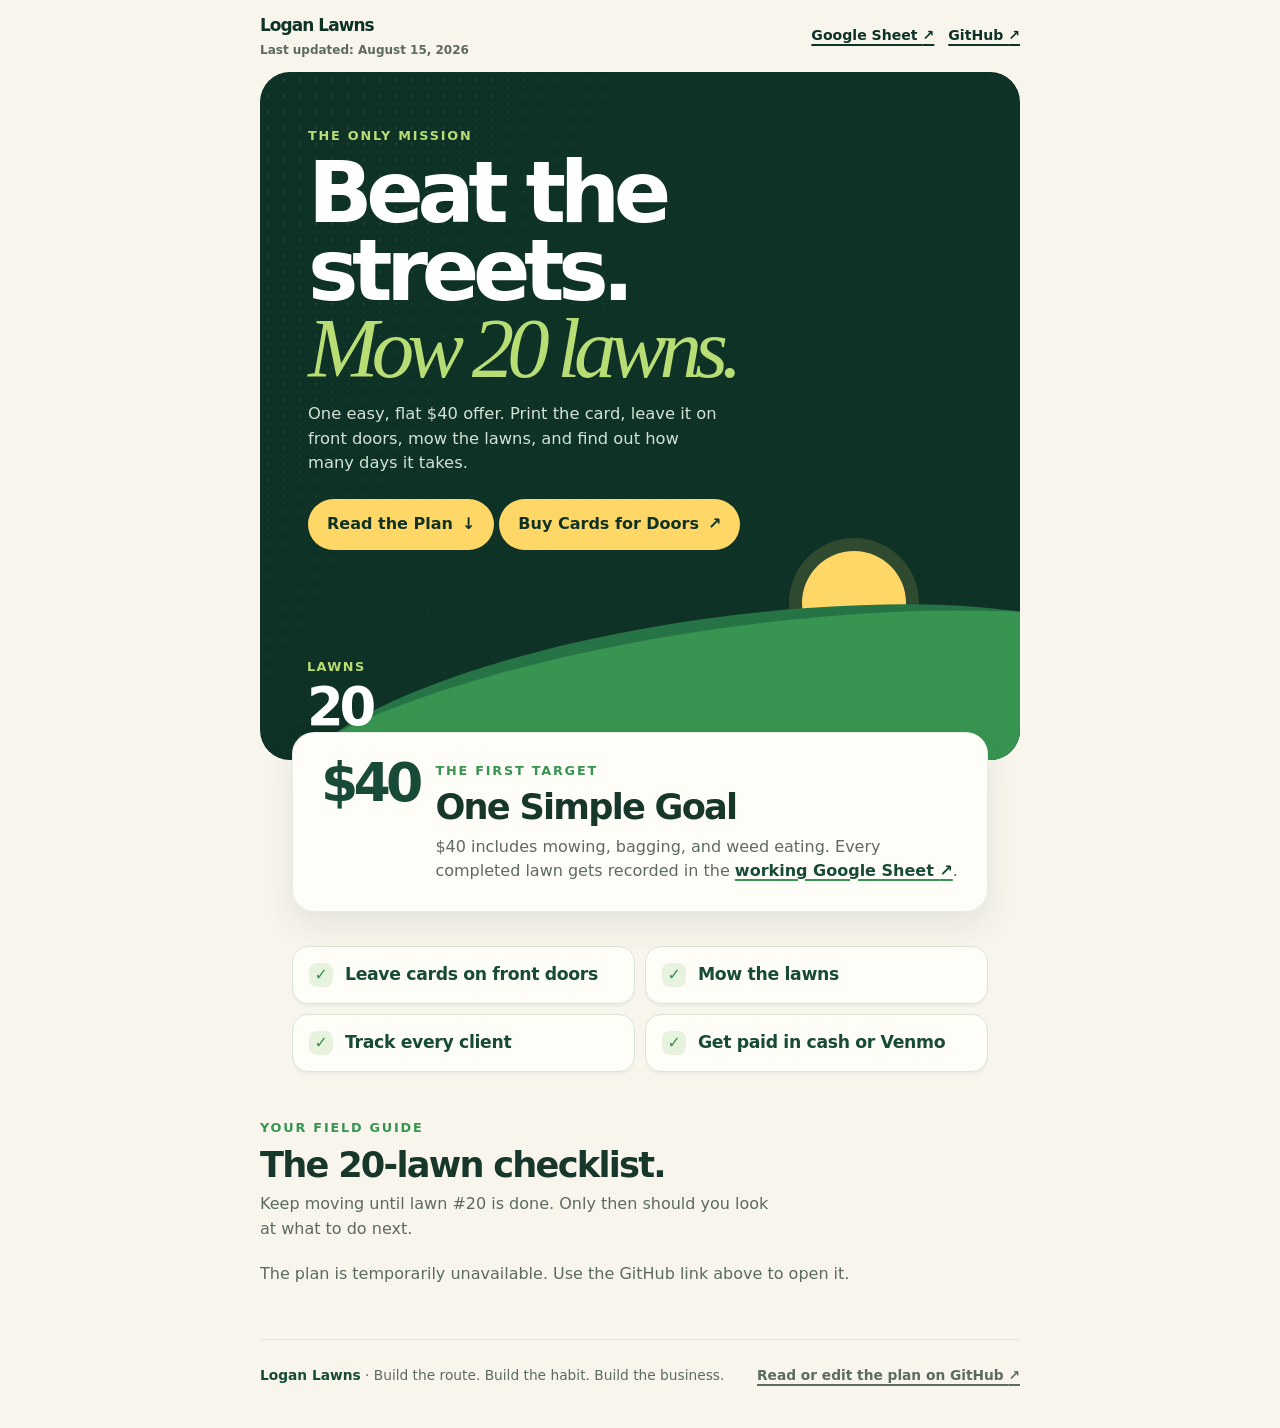
==== app/index.html @ c9721675 "Refresh equipment needs" ====
<!doctype html>
<html lang="en">
  <head>
    <meta charset="utf-8" />
    <meta name="viewport" content="width=device-width, initial-scale=1" />
    <meta name="theme-color" content="#0e3226" />
    <meta
      name="description"
      content="A dead-simple 20-lawn launch checklist for Logan Lawns."
    />
    <title>Logan Lawns | First 20 Lawns</title>
    <link rel="stylesheet" href="styles.css?v=mobile-future-tools-v2" />
  </head>
  <body>
    <header class="site-header">
      <div class="brand-block">
        <a class="brand" href="#top" aria-label="Logan Lawns launch plan home">Logan Lawns</a>
        <p class="updated">Last updated: August 15, 2026</p>
      </div>
      <nav class="header-links" aria-label="Plan links">
        <a class="header-link" href="https://docs.google.com/spreadsheets/d/11hxHkJHddJ1W-9qHu0Zr_zFhJOUFoMWfZMTHTJ-SJNo/edit?gid=0#gid=0">Google Sheet <span aria-hidden="true">↗</span></a>
        <a class="header-link" href="https://github.com/DarinSpence/lsl">GitHub <span aria-hidden="true">↗</span></a>
      </nav>
    </header>

    <main id="top">
      <section class="hero" aria-labelledby="page-title">
        <div class="hero-copy">
          <p class="eyebrow on-dark">The only mission</p>
          <h1 id="page-title">Beat the streets.<br /><em>Mow 20 lawns.</em></h1>
          <p class="lede">
            One easy, flat $40 offer. Print the card, leave it on front doors, mow the lawns, and find out how many days it takes.
          </p>
          <a class="source-link" href="#roadmap">
            Read the Plan <span aria-hidden="true">↓</span>
          </a>
          <a class="source-link" href="first-20-card.html">
            Buy Cards for Doors <span aria-hidden="true">↗</span>
          </a>
        </div>
        <div class="hero-art" aria-hidden="true">
          <span class="sun"></span>
          <span class="hill hill-back"></span>
          <span class="hill hill-front"></span>
          <span class="hero-stamp">LAWNS<br /><b>20</b></span>
        </div>
      </section>

      <section class="start-card" aria-labelledby="start-heading">
        <div class="start-number" aria-hidden="true">$40</div>
        <div>
          <p class="eyebrow">The first target</p>
          <h2 id="start-heading">One Simple Goal</h2>
          <p>$40 includes mowing, bagging, and weed eating. Every completed lawn gets recorded in the <a class="inline-sheet-link" href="https://docs.google.com/spreadsheets/d/11hxHkJHddJ1W-9qHu0Zr_zFhJOUFoMWfZMTHTJ-SJNo/edit?gid=0#gid=0" target="_blank" rel="noopener noreferrer">working Google Sheet <span aria-hidden="true">↗</span></a>.</p>
        </div>
      </section>

      <section class="principles" aria-label="How Logan Lawns runs">
        <p>Leave cards on front doors</p>
        <p>Mow the lawns</p>
        <p>Track every client</p>
        <p>Get paid in cash or Venmo</p>
      </section>

      <section class="roadmap" id="roadmap" aria-label="Logan Lawns launch roadmap">
        <div class="section-heading">
          <p class="eyebrow">Your field guide</p>
          <h2>The 20-lawn checklist.</h2>
          <p>Keep moving until lawn #20 is done. Only then should you look at what to do next.</p>
        </div>
        <div id="roadmap-content" aria-live="polite">
          <p class="loading">Loading the current plan…</p>
        </div>
      </section>
    </main>

    <footer>
      <p><strong>Logan Lawns</strong> · Build the route. Build the habit. Build the business.</p>
      <a href="https://github.com/DarinSpence/lsl/blob/main/docs/ROADMAP.md">Read or edit the plan on GitHub <span aria-hidden="true">↗</span></a>
    </footer>

    <script src="roadmap.js?v=equipment-needs-v11"></script>
  </body>
</html>
---- app/styles.css ----
:root {
  --pine: #0e3226;
  --forest: #174b37;
  --green: #389451;
  --grass: #b8dd75;
  --sun: #ffd767;
  --cream: #f8f5ed;
  --paper: #fffdf8;
  --ink: #18372b;
  --muted: #5c6a60;
  --line: #dfe7d9;
  --shadow: 0 14px 34px rgba(18, 53, 38, .09);
  color: var(--ink);
  background: var(--cream);
  font-family: Inter, ui-sans-serif, system-ui, -apple-system, BlinkMacSystemFont, "Segoe UI", sans-serif;
}

* { box-sizing: border-box; }
html { scroll-behavior: smooth; }
body { margin: 0; background: var(--cream); line-height: 1.52; }
body::selection { background: var(--grass); color: var(--pine); }

.site-header, main, footer {
  width: min(100% - 32px, 760px);
  margin-inline: auto;
}

.site-header {
  display: flex;
  align-items: center;
  justify-content: space-between;
  min-height: 72px;
}

.brand {
  color: var(--pine);
  font-size: 1.06rem;
  font-weight: 900;
  letter-spacing: -.055em;
  text-decoration: none;
}
.updated { margin: 2px 0 0; color: var(--muted); font-size: .75rem; font-weight: 700; }
.header-links { display: flex; align-items: center; gap: 14px; }
.header-link { color: var(--pine); font-size: .88rem; font-weight: 800; text-underline-offset: 4px; }

@media (max-width: 420px) {
  .site-header { min-height: 64px; }
  .header-links { gap: 10px; }
  .header-link { font-size: .77rem; }
  .updated { font-size: .75rem; }
}

.hero {
  position: relative;
  min-height: 535px;
  overflow: hidden;
  border-radius: 30px;
  background: var(--pine);
  color: #fff;
  isolation: isolate;
}

.hero::before {
  position: absolute;
  inset: 0;
  z-index: -1;
  background-image: radial-gradient(rgba(255,255,255,.11) 1px, transparent 1px);
  background-size: 16px 16px;
  content: "";
  mask-image: linear-gradient(120deg, #000 0%, transparent 70%);
}

.hero-copy { position: relative; z-index: 2; padding: 42px 26px 257px; }
.eyebrow { margin: 0 0 9px; color: var(--green); font-size: .8rem; font-weight: 900; letter-spacing: .14em; text-transform: uppercase; }
.on-dark { color: var(--grass); }
h1, h2, h3, p { margin-top: 0; }

h1 {
  max-width: 520px;
  margin-bottom: 15px;
  font-size: clamp(2.65rem, 11.5vw, 5.3rem);
  line-height: .91;
  letter-spacing: -.075em;
}
h1 em { color: var(--grass); font-family: Georgia, "Times New Roman", serif; font-weight: 400; letter-spacing: -.08em; }
h2 { margin-bottom: 9px; font-size: clamp(1.5rem, 6vw, 2.2rem); line-height: 1.04; letter-spacing: -.05em; }
.lede { max-width: 415px; margin-bottom: 23px; color: #d2e3d6; font-size: 1.02rem; }
.inline-sheet-link { color: var(--forest); text-decoration-color: var(--green); text-underline-offset: 3px; }

a { color: inherit; font-weight: 800; text-decoration-thickness: 1.5px; text-underline-offset: 4px; }
a:focus-visible, summary:focus-visible { outline: 3px solid #e49000; outline-offset: 4px; }

.source-link {
  display: inline-flex;
  align-items: center;
  gap: 9px;
  min-height: 50px;
  padding: 13px 19px;
  border-radius: 999px;
  background: var(--sun);
  color: var(--pine);
  text-decoration: none;
}

.hero-art { position: absolute; inset: auto 0 0; height: 255px; z-index: 1; overflow: hidden; }
.sun { position: absolute; right: 12%; top: 21px; width: 76px; height: 76px; border-radius: 50%; background: var(--sun); box-shadow: 0 0 0 13px rgba(255,215,103,.14); }
.hill { position: absolute; border-radius: 50% 50% 0 0; transform: rotate(-8deg); }
.hill-back { right: -17%; bottom: -88px; width: 113%; height: 230px; background: #267345; }
.hill-front { right: -28%; bottom: -117px; width: 130%; height: 250px; background: var(--green); }
.hero-stamp { position: absolute; left: 26px; bottom: 25px; color: var(--grass); font-size: .8rem; font-weight: 900; letter-spacing: .11em; line-height: 1.08; }
.hero-stamp b { display: block; margin-top: 4px; color: #fff; font-size: 3.3rem; letter-spacing: -.08em; }

.start-card {
  display: grid;
  grid-template-columns: auto 1fr;
  gap: 17px;
  align-items: start;
  margin: -22px 13px 0;
  padding: 24px 20px;
  border: 1px solid rgba(23,75,55,.09);
  border-radius: 22px;
  background: var(--paper);
  box-shadow: var(--shadow);
  position: relative;
}
.start-card p:last-child { margin-bottom: 0; color: var(--muted); }
.start-number { color: var(--forest); font-size: 3.35rem; font-weight: 900; line-height: .82; letter-spacing: -.09em; }

.principles { display: grid; gap: 10px; padding: 34px 7px 46px; }
.principles p { display: flex; min-height: 58px; align-items: center; gap: 12px; margin: 0; padding: 15px 16px; border: 1px solid #d8e7d4; border-radius: 16px; background: var(--paper); box-shadow: 0 3px 0 rgba(23,75,55,.03); color: var(--forest); font-size: 1.08rem; font-weight: 850; letter-spacing: -.02em; line-height: 1.15; }
.principles p::before { display: grid; flex: 0 0 auto; width: 24px; height: 24px; place-items: center; border-radius: 8px; background: #e7f3df; color: var(--green); content: "✓"; font-size: 1rem; font-weight: 900; line-height: 1; }

.roadmap { padding: 0 0 37px; }
.section-heading { margin-bottom: 21px; }
.section-heading > p:last-child { max-width: 520px; margin: 0; color: var(--muted); }
.plan-start { margin: 36px 5px 22px; padding: 24px 0 0; border-top: 1px solid var(--line); }
.plan-start-timing { margin: 0 0 7px; color: var(--green); font-size: .8rem; font-weight: 900; letter-spacing: .12em; text-transform: uppercase; }
.plan-start h3 { margin: 0 0 8px; color: var(--forest); font-size: clamp(1.55rem, 7vw, 2rem); line-height: 1.05; letter-spacing: -.05em; }
.plan-start-rule { max-width: 580px; margin: 0; color: var(--muted); font-size: .94rem; }
.plan-start-rule strong { color: var(--forest); }

.phase {
  position: relative;
  margin-bottom: 14px;
  overflow: hidden;
  border: 1px solid var(--line);
  border-radius: 20px;
  background: var(--paper);
  box-shadow: 0 3px 0 rgba(23,75,55,.035);
  transition: transform .18s ease, box-shadow .18s ease, border-color .18s ease;
}
.phase[open] { border-color: #b9d5b3; box-shadow: var(--shadow); }

summary {
  display: grid;
  grid-template-columns: 64px 1fr auto;
  gap: 15px;
  align-items: center;
  min-height: 104px;
  padding: 18px;
  cursor: pointer;
  list-style: none;
}
summary::-webkit-details-marker { display: none; }
summary::after { color: var(--green); content: "+"; font-size: 2rem; font-weight: 400; }
.phase[open] summary::after { content: "−"; }
.week-badge { display: grid; place-items: center; width: 64px; height: 64px; border-radius: 19px; background: #e8f1d7; box-shadow: inset 0 0 0 1px rgba(23,75,55,.05); color: var(--forest); font-size: 1.5rem; font-weight: 900; letter-spacing: -.06em; }
.phase:nth-child(3n + 2) .week-badge { background: #fff0b4; }
.phase:nth-child(3n) .week-badge { background: #d3ece1; }
.phase-title { display: block; font-size: 1.2rem; font-weight: 850; letter-spacing: -.028em; line-height: 1.12; }
.phase-time { display: block; margin-bottom: 4px; color: var(--green); font-size: .82rem; font-weight: 900; letter-spacing: .11em; text-transform: uppercase; }

.phase-body { padding: 0 18px 20px; }
.why { margin-bottom: 19px; color: var(--muted); font-size: .94rem; }
.why strong, .goal strong { color: var(--forest); }
.objective-label { margin-bottom: 10px; color: var(--forest); font-size: .92rem; font-weight: 900; letter-spacing: .08em; text-transform: uppercase; }
.phase-subheading { margin: 24px 0 10px; color: var(--forest); font-size: .92rem; font-weight: 900; letter-spacing: .08em; text-transform: uppercase; }
.why + .phase-subheading { margin-top: 0; }
ul { margin: 0 0 19px; padding-left: 19px; }
li { margin-bottom: 8px; padding-left: 3px; }
li::marker { color: var(--green); }
.checklist { padding-left: 0; list-style: none; }
.checklist li { padding-left: 0; }
.checklist li::marker { content: ""; }
.checklist-item { display: flex; min-height: 44px; gap: 12px; align-items: flex-start; padding: 8px 4px; cursor: pointer; }
.checklist-item input { flex: 0 0 auto; width: 22px; height: 22px; margin: 2px 0 0; accent-color: var(--green); }
.checklist-item input:checked + span { color: var(--muted); text-decoration: line-through; }
.goal { margin: 0; padding: 13px 14px; border-radius: 12px; background: #eff6ea; color: var(--ink); }
.loading, .load-error { color: var(--muted); }

footer {
  display: flex;
  flex-wrap: wrap;
  gap: 10px 22px;
  justify-content: space-between;
  padding: 25px 0 42px;
  border-top: 1px solid var(--line);
  color: var(--muted);
  font-size: .86rem;
}
footer p { margin: 0; }
footer strong { color: var(--forest); }

@media (min-width: 620px) {
  .site-header, main, footer { width: min(100% - 64px, 760px); }
  .hero { min-height: 500px; }
  .hero-copy { padding: 54px 48px 210px; }
  .hero-art { height: 230px; }
  .hero-stamp { left: 47px; }
  .sun { right: 15%; width: 104px; height: 104px; }
  .start-card { margin: -28px 32px 0; padding: 28px; }
  .principles { grid-template-columns: repeat(2, 1fr); padding-inline: 32px; }
  summary { padding: 18px 22px; }
  .phase-body { padding: 0 23px 23px 79px; }
}

@media (hover: hover) {
  .phase:hover { transform: translateY(-2px); border-color: #bfd9b9; }
}
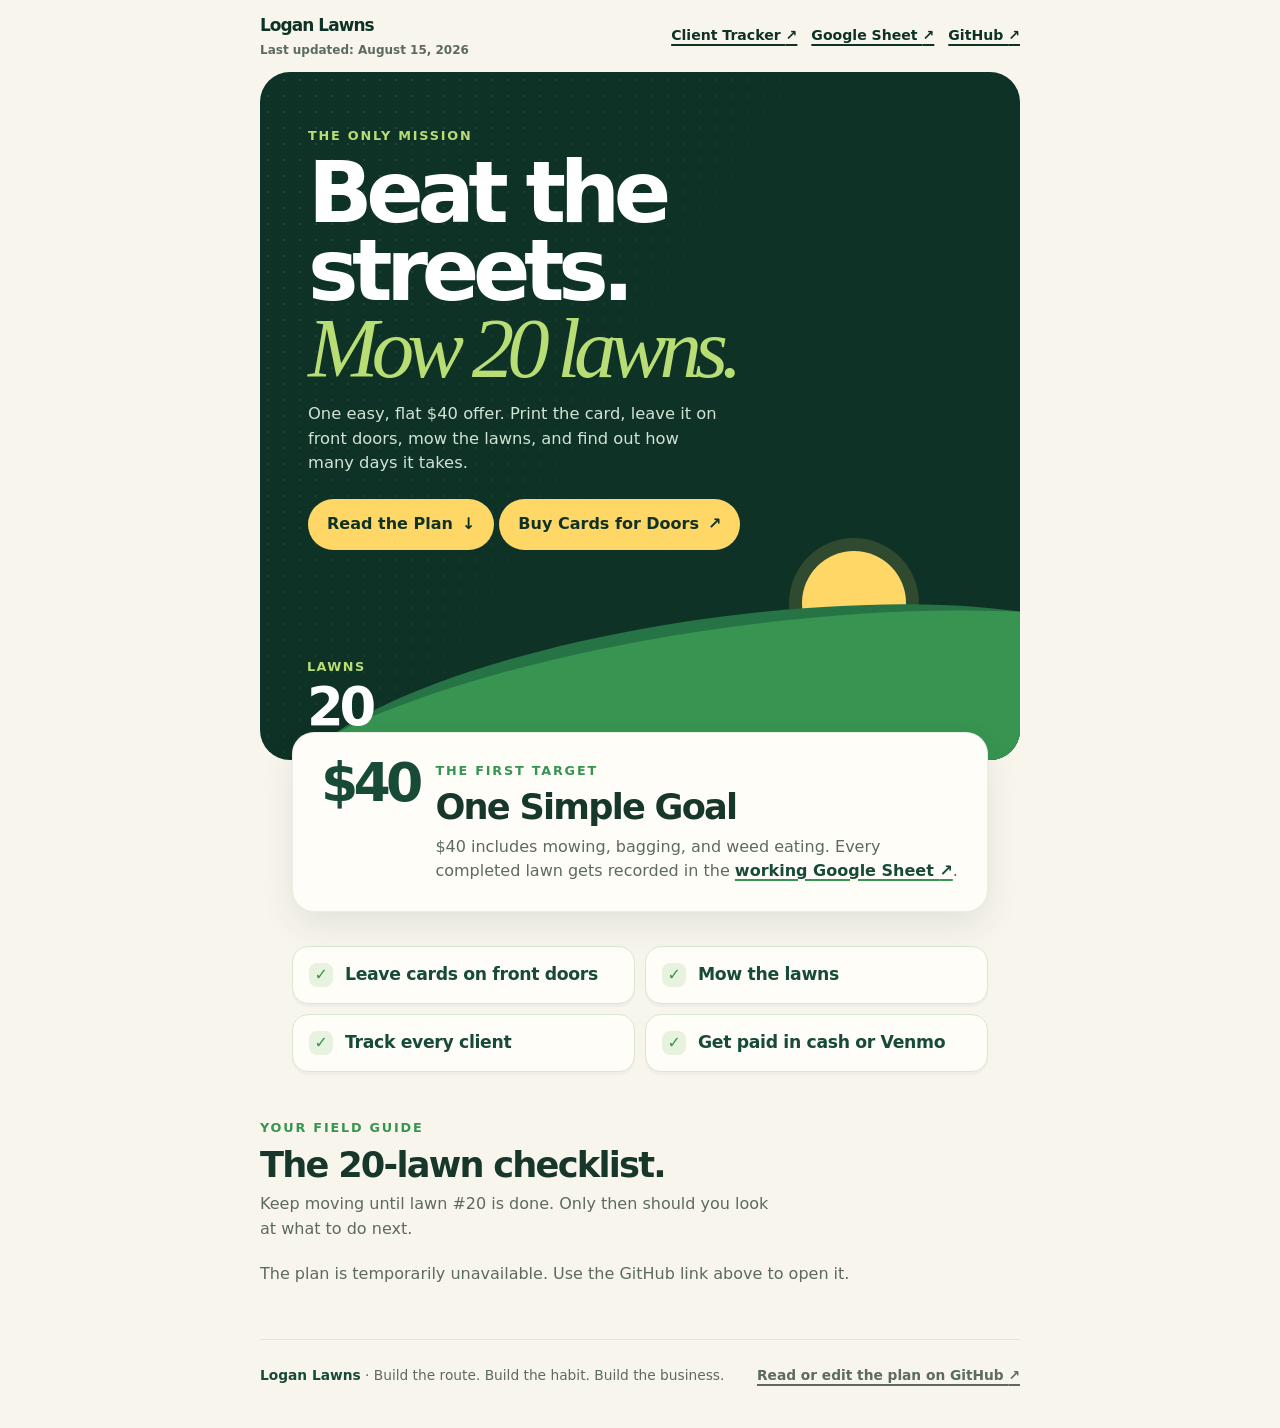
==== commit 94483582: "Add client tracker form link" ====
--- a/app/index.html
+++ b/app/index.html
@@ -9,7 +9,7 @@
       content="A dead-simple 20-lawn launch checklist for Logan Lawns."
     />
     <title>Logan Lawns | First 20 Lawns</title>
-    <link rel="stylesheet" href="styles.css?v=mobile-future-tools-v2" />
+    <link rel="stylesheet" href="styles.css?v=header-client-tracker-v3" />
   </head>
   <body>
     <header class="site-header">
@@ -18,6 +18,7 @@
         <p class="updated">Last updated: August 15, 2026</p>
       </div>
       <nav class="header-links" aria-label="Plan links">
+        <a class="header-link" href="https://docs.google.com/forms/d/e/1FAIpQLSepRUTGrHP7525fmFqxW2X6xnkHYUQNx7cJM7vnhxzVW2Gdxw/viewform" target="_blank" rel="noopener noreferrer">Client Tracker <span aria-hidden="true">↗</span></a>
         <a class="header-link" href="https://docs.google.com/spreadsheets/d/11hxHkJHddJ1W-9qHu0Zr_zFhJOUFoMWfZMTHTJ-SJNo/edit?gid=0#gid=0">Google Sheet <span aria-hidden="true">↗</span></a>
         <a class="header-link" href="https://github.com/DarinSpence/lsl">GitHub <span aria-hidden="true">↗</span></a>
       </nav>
--- a/app/styles.css
+++ b/app/styles.css
@@ -43,9 +43,9 @@
 .header-links { display: flex; align-items: center; gap: 14px; }
 .header-link { color: var(--pine); font-size: .88rem; font-weight: 800; text-underline-offset: 4px; }
 
-@media (max-width: 420px) {
-  .site-header { min-height: 64px; }
-  .header-links { gap: 10px; }
+@media (max-width: 540px) {
+  .site-header { align-items: flex-start; flex-wrap: wrap; gap: 10px; min-height: 94px; padding-top: 12px; }
+  .header-links { width: 100%; gap: 10px; padding-bottom: 10px; }
   .header-link { font-size: .77rem; }
   .updated { font-size: .75rem; }
 }
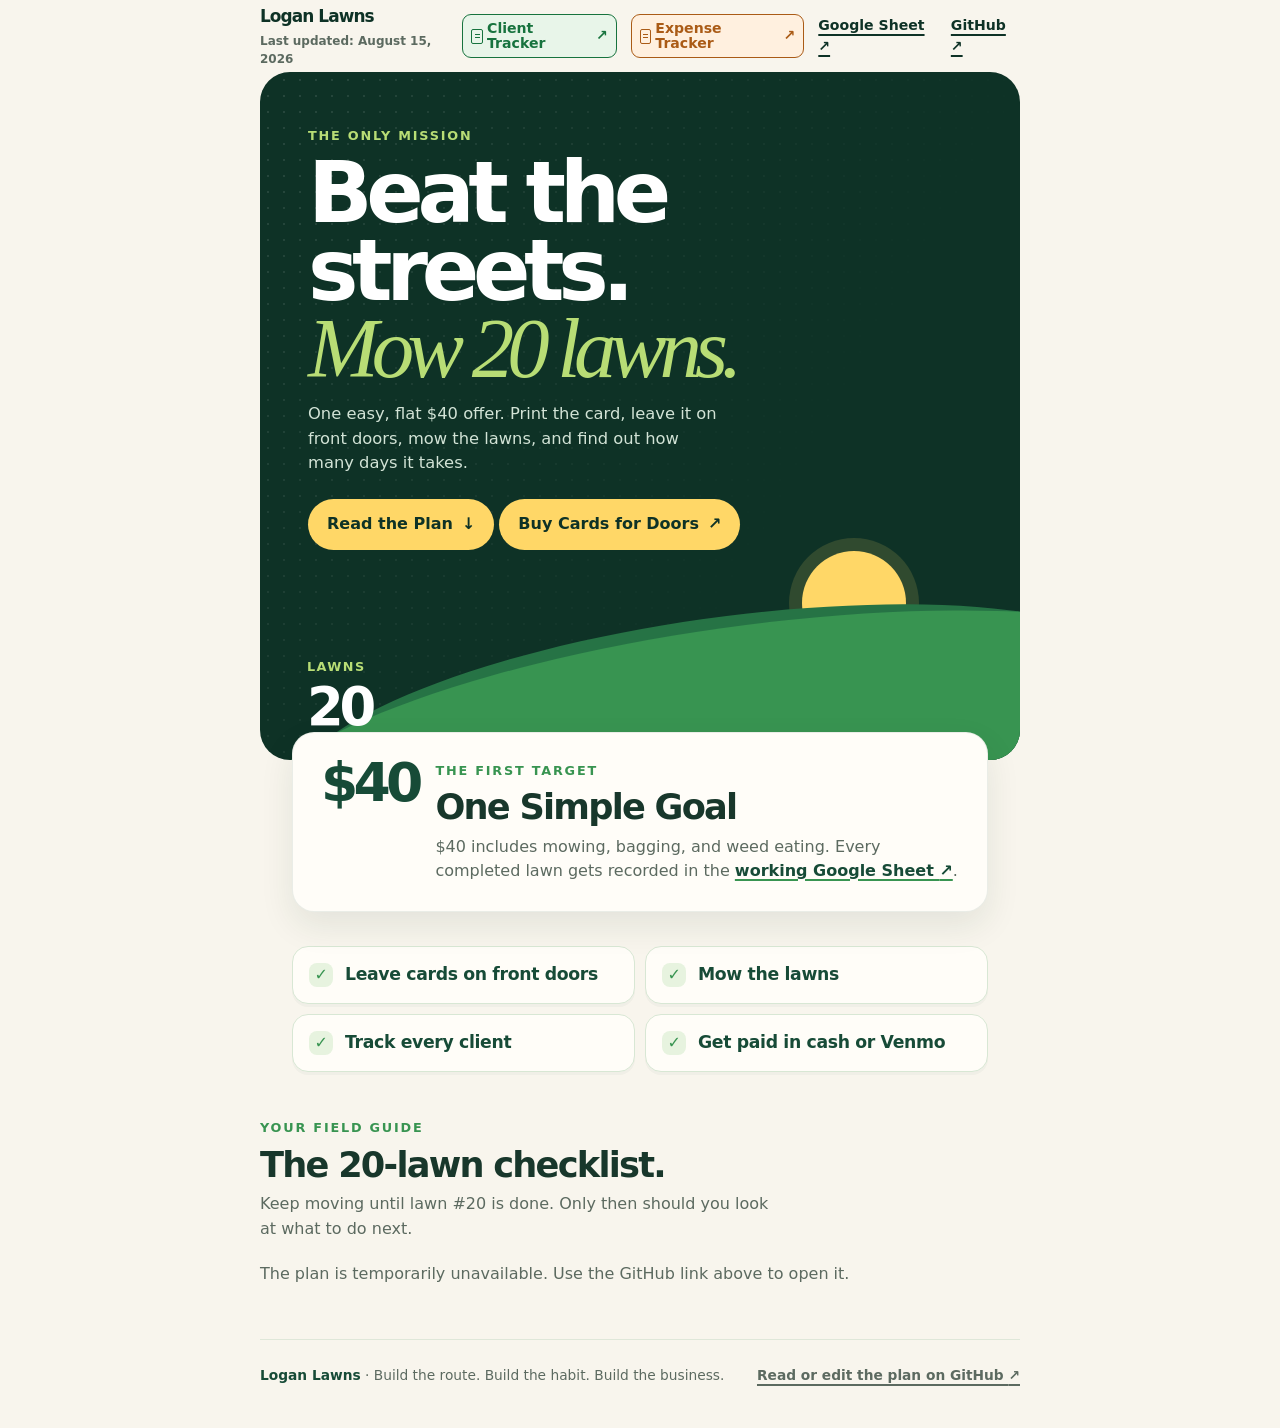
==== commit 5f3907f1: "Add expense tracker form link" ====
--- a/app/index.html
+++ b/app/index.html
@@ -9,7 +9,7 @@
       content="A dead-simple 20-lawn launch checklist for Logan Lawns."
     />
     <title>Logan Lawns | First 20 Lawns</title>
-    <link rel="stylesheet" href="styles.css?v=header-client-tracker-v3" />
+    <link rel="stylesheet" href="styles.css?v=form-links-v4" />
   </head>
   <body>
     <header class="site-header">
@@ -18,7 +18,8 @@
         <p class="updated">Last updated: August 15, 2026</p>
       </div>
       <nav class="header-links" aria-label="Plan links">
-        <a class="header-link" href="https://docs.google.com/forms/d/e/1FAIpQLSepRUTGrHP7525fmFqxW2X6xnkHYUQNx7cJM7vnhxzVW2Gdxw/viewform" target="_blank" rel="noopener noreferrer">Client Tracker <span aria-hidden="true">↗</span></a>
+        <a class="header-link form-link client-form-link" href="https://docs.google.com/forms/d/e/1FAIpQLSepRUTGrHP7525fmFqxW2X6xnkHYUQNx7cJM7vnhxzVW2Gdxw/viewform" target="_blank" rel="noopener noreferrer">Client Tracker <span aria-hidden="true">↗</span></a>
+        <a class="header-link form-link expense-form-link" href="https://docs.google.com/forms/d/e/1FAIpQLSc6wfFLUCM3GwhbOgj-Gz2DHB6cCkGSD-F6WAL5SK6viZ0gQQ/viewform" target="_blank" rel="noopener noreferrer">Expense Tracker <span aria-hidden="true">↗</span></a>
         <a class="header-link" href="https://docs.google.com/spreadsheets/d/11hxHkJHddJ1W-9qHu0Zr_zFhJOUFoMWfZMTHTJ-SJNo/edit?gid=0#gid=0">Google Sheet <span aria-hidden="true">↗</span></a>
         <a class="header-link" href="https://github.com/DarinSpence/lsl">GitHub <span aria-hidden="true">↗</span></a>
       </nav>
--- a/app/styles.css
+++ b/app/styles.css
@@ -42,10 +42,32 @@
 .updated { margin: 2px 0 0; color: var(--muted); font-size: .75rem; font-weight: 700; }
 .header-links { display: flex; align-items: center; gap: 14px; }
 .header-link { color: var(--pine); font-size: .88rem; font-weight: 800; text-underline-offset: 4px; }
+.form-link {
+  display: inline-flex;
+  align-items: center;
+  gap: 4px;
+  padding: 6px 8px;
+  border: 1px solid currentColor;
+  border-radius: 9px;
+  line-height: 1.1;
+  text-decoration: none;
+}
+.form-link::before {
+  width: 10px;
+  height: 13px;
+  border: 1.5px solid currentColor;
+  border-radius: 2px;
+  background:
+    linear-gradient(currentColor, currentColor) center 36% / 5px 1px no-repeat,
+    linear-gradient(currentColor, currentColor) center 63% / 5px 1px no-repeat;
+  content: "";
+}
+.client-form-link { color: #17733e; background: #e8f5e9; }
+.expense-form-link { color: #aa5b16; background: #fff0df; }
 
 @media (max-width: 540px) {
   .site-header { align-items: flex-start; flex-wrap: wrap; gap: 10px; min-height: 94px; padding-top: 12px; }
-  .header-links { width: 100%; gap: 10px; padding-bottom: 10px; }
+  .header-links { width: 100%; flex-wrap: wrap; gap: 9px 10px; padding-bottom: 10px; }
   .header-link { font-size: .77rem; }
   .updated { font-size: .75rem; }
 }
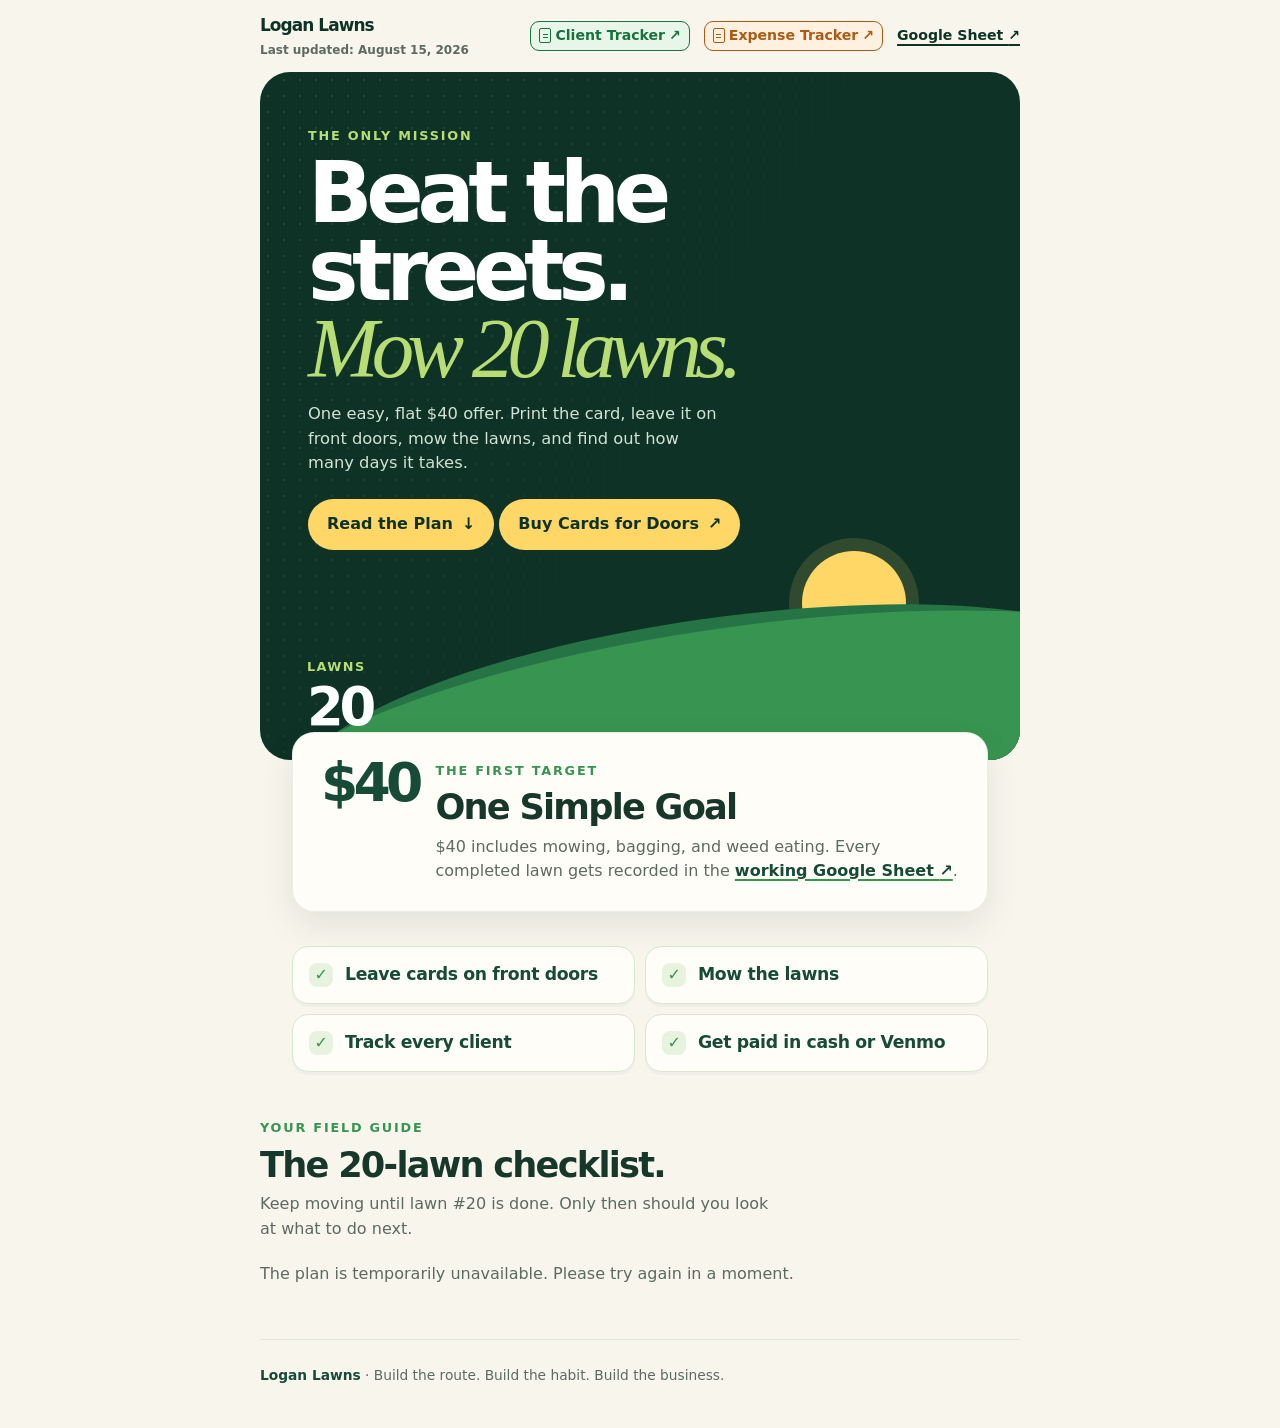
==== commit 08adb825: "Remove visible GitHub links" ====
--- a/app/index.html
+++ b/app/index.html
@@ -21,7 +21,6 @@
         <a class="header-link form-link client-form-link" href="https://docs.google.com/forms/d/e/1FAIpQLSepRUTGrHP7525fmFqxW2X6xnkHYUQNx7cJM7vnhxzVW2Gdxw/viewform" target="_blank" rel="noopener noreferrer">Client Tracker <span aria-hidden="true">↗</span></a>
         <a class="header-link form-link expense-form-link" href="https://docs.google.com/forms/d/e/1FAIpQLSc6wfFLUCM3GwhbOgj-Gz2DHB6cCkGSD-F6WAL5SK6viZ0gQQ/viewform" target="_blank" rel="noopener noreferrer">Expense Tracker <span aria-hidden="true">↗</span></a>
         <a class="header-link" href="https://docs.google.com/spreadsheets/d/11hxHkJHddJ1W-9qHu0Zr_zFhJOUFoMWfZMTHTJ-SJNo/edit?gid=0#gid=0">Google Sheet <span aria-hidden="true">↗</span></a>
-        <a class="header-link" href="https://github.com/DarinSpence/lsl">GitHub <span aria-hidden="true">↗</span></a>
       </nav>
     </header>
 
@@ -78,9 +77,8 @@
 
     <footer>
       <p><strong>Logan Lawns</strong> · Build the route. Build the habit. Build the business.</p>
-      <a href="https://github.com/DarinSpence/lsl/blob/main/docs/ROADMAP.md">Read or edit the plan on GitHub <span aria-hidden="true">↗</span></a>
     </footer>
 
-    <script src="roadmap.js?v=equipment-needs-v11"></script>
+    <script src="roadmap.js?v=no-github-links-v12"></script>
   </body>
 </html>
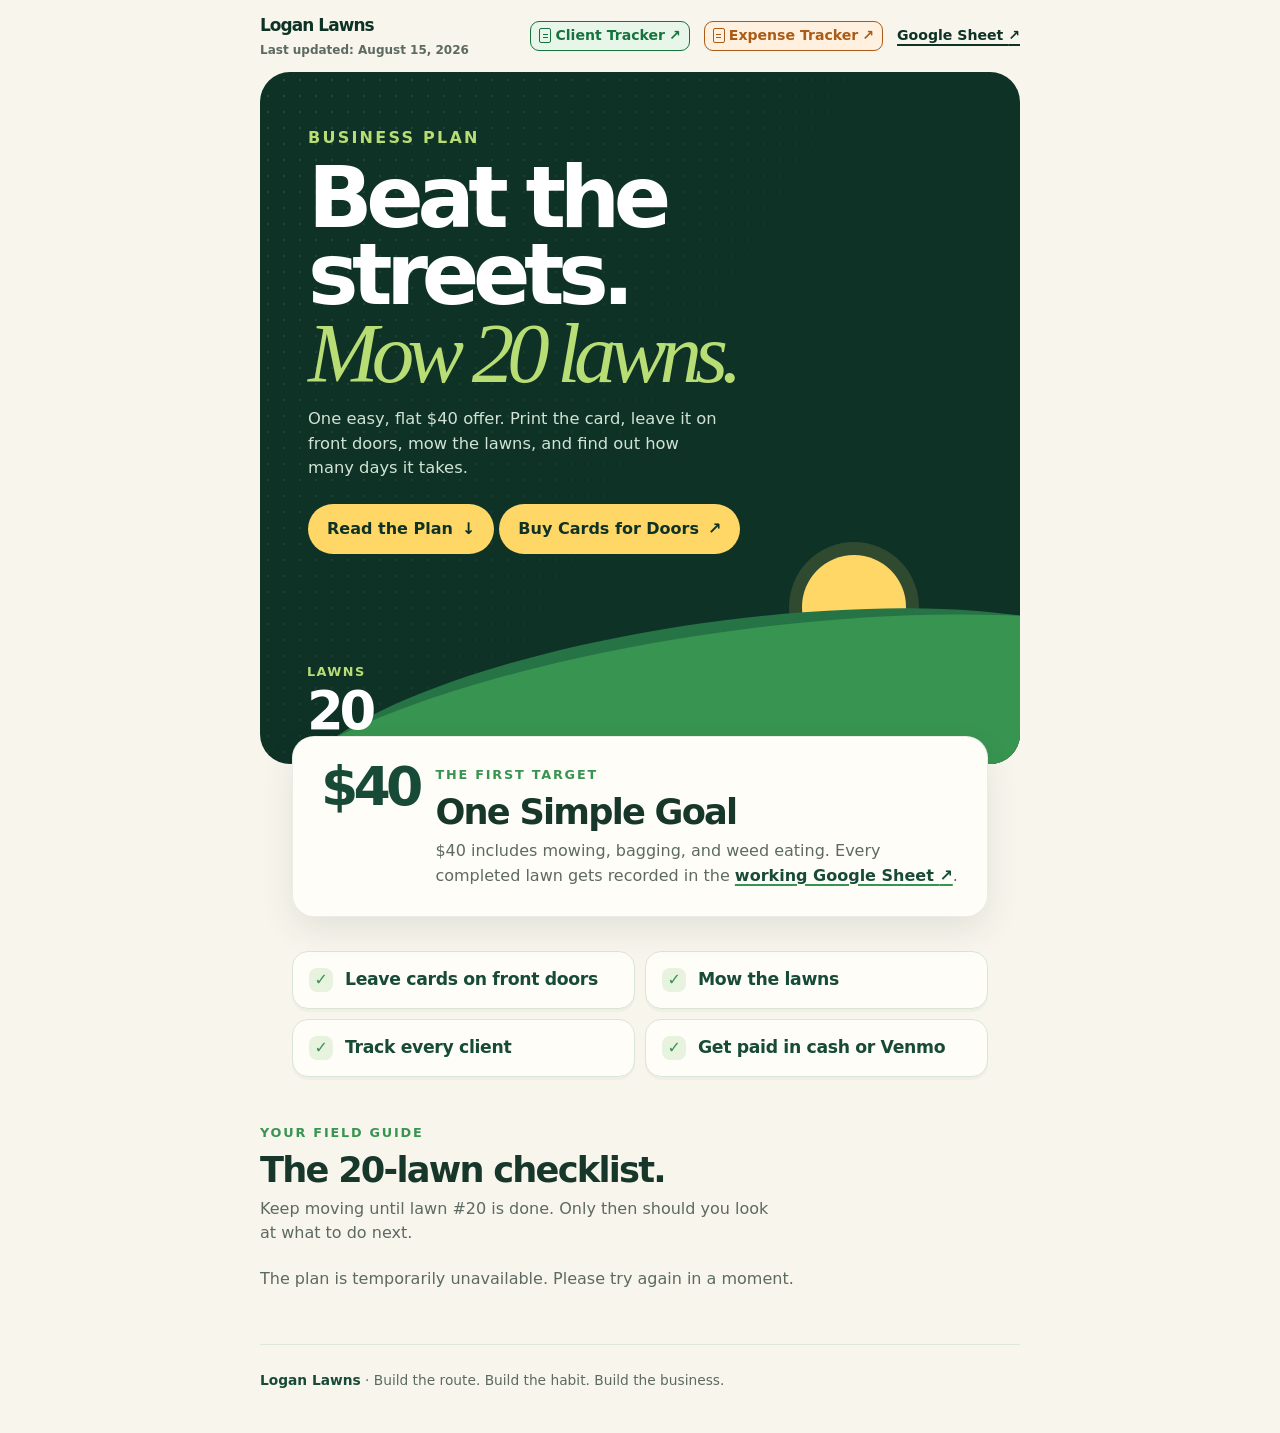
==== commit 86d87dc2: "Strengthen business plan label" ====
--- a/app/index.html
+++ b/app/index.html
@@ -9,7 +9,7 @@
       content="A dead-simple 20-lawn launch checklist for Logan Lawns."
     />
     <title>Logan Lawns | First 20 Lawns</title>
-    <link rel="stylesheet" href="styles.css?v=form-links-v4" />
+    <link rel="stylesheet" href="styles.css?v=business-plan-label-v5" />
   </head>
   <body>
     <header class="site-header">
@@ -27,7 +27,7 @@
     <main id="top">
       <section class="hero" aria-labelledby="page-title">
         <div class="hero-copy">
-          <p class="eyebrow on-dark">The only mission</p>
+          <p class="eyebrow on-dark eyebrow-lg">Business Plan</p>
           <h1 id="page-title">Beat the streets.<br /><em>Mow 20 lawns.</em></h1>
           <p class="lede">
             One easy, flat $40 offer. Print the card, leave it on front doors, mow the lawns, and find out how many days it takes.
--- a/app/styles.css
+++ b/app/styles.css
@@ -94,6 +94,7 @@
 
 .hero-copy { position: relative; z-index: 2; padding: 42px 26px 257px; }
 .eyebrow { margin: 0 0 9px; color: var(--green); font-size: .8rem; font-weight: 900; letter-spacing: .14em; text-transform: uppercase; }
+.eyebrow-lg { font-size: 1rem; }
 .on-dark { color: var(--grass); }
 h1, h2, h3, p { margin-top: 0; }
 
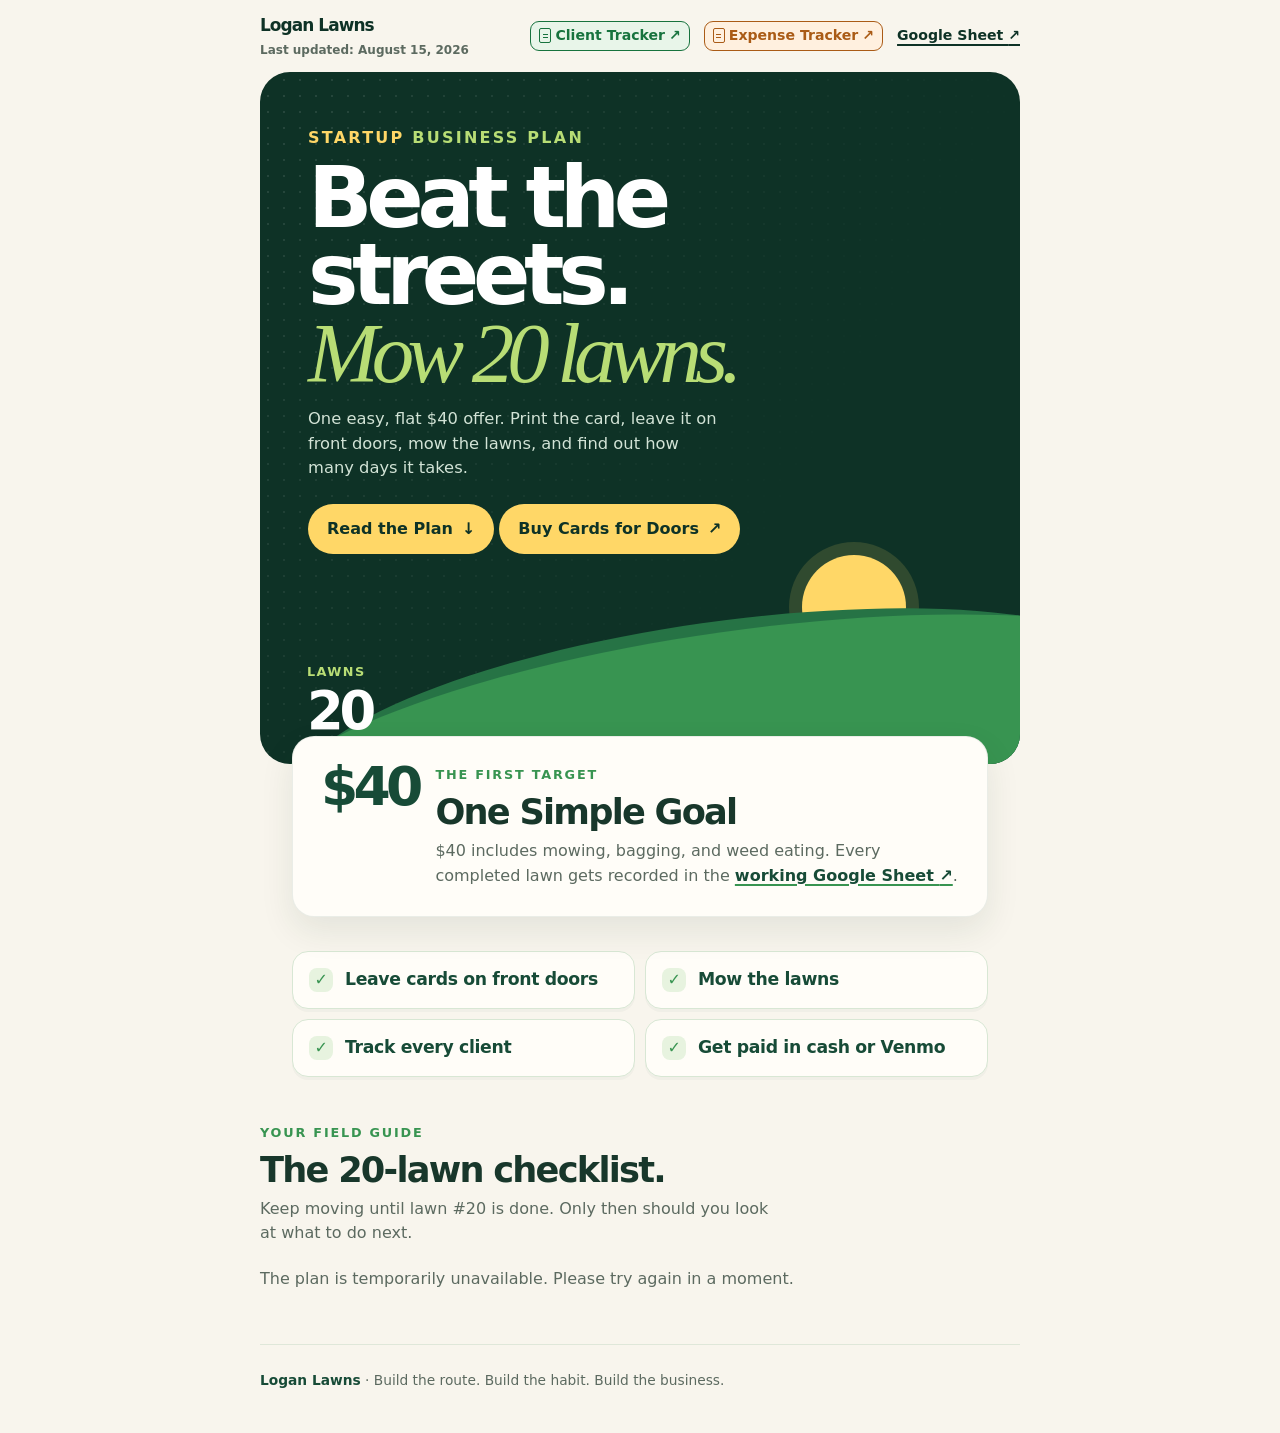
==== commit 91a8eed4: "Accent startup plan label" ====
--- a/app/index.html
+++ b/app/index.html
@@ -9,7 +9,7 @@
       content="A dead-simple 20-lawn launch checklist for Logan Lawns."
     />
     <title>Logan Lawns | First 20 Lawns</title>
-    <link rel="stylesheet" href="styles.css?v=business-plan-label-v5" />
+    <link rel="stylesheet" href="styles.css?v=startup-plan-label-v6" />
   </head>
   <body>
     <header class="site-header">
@@ -27,7 +27,7 @@
     <main id="top">
       <section class="hero" aria-labelledby="page-title">
         <div class="hero-copy">
-          <p class="eyebrow on-dark eyebrow-lg">Business Plan</p>
+          <p class="eyebrow on-dark eyebrow-lg"><span class="startup-label">Startup</span> Business Plan</p>
           <h1 id="page-title">Beat the streets.<br /><em>Mow 20 lawns.</em></h1>
           <p class="lede">
             One easy, flat $40 offer. Print the card, leave it on front doors, mow the lawns, and find out how many days it takes.
--- a/app/styles.css
+++ b/app/styles.css
@@ -95,6 +95,7 @@
 .hero-copy { position: relative; z-index: 2; padding: 42px 26px 257px; }
 .eyebrow { margin: 0 0 9px; color: var(--green); font-size: .8rem; font-weight: 900; letter-spacing: .14em; text-transform: uppercase; }
 .eyebrow-lg { font-size: 1rem; }
+.startup-label { color: var(--sun); }
 .on-dark { color: var(--grass); }
 h1, h2, h3, p { margin-top: 0; }
 
